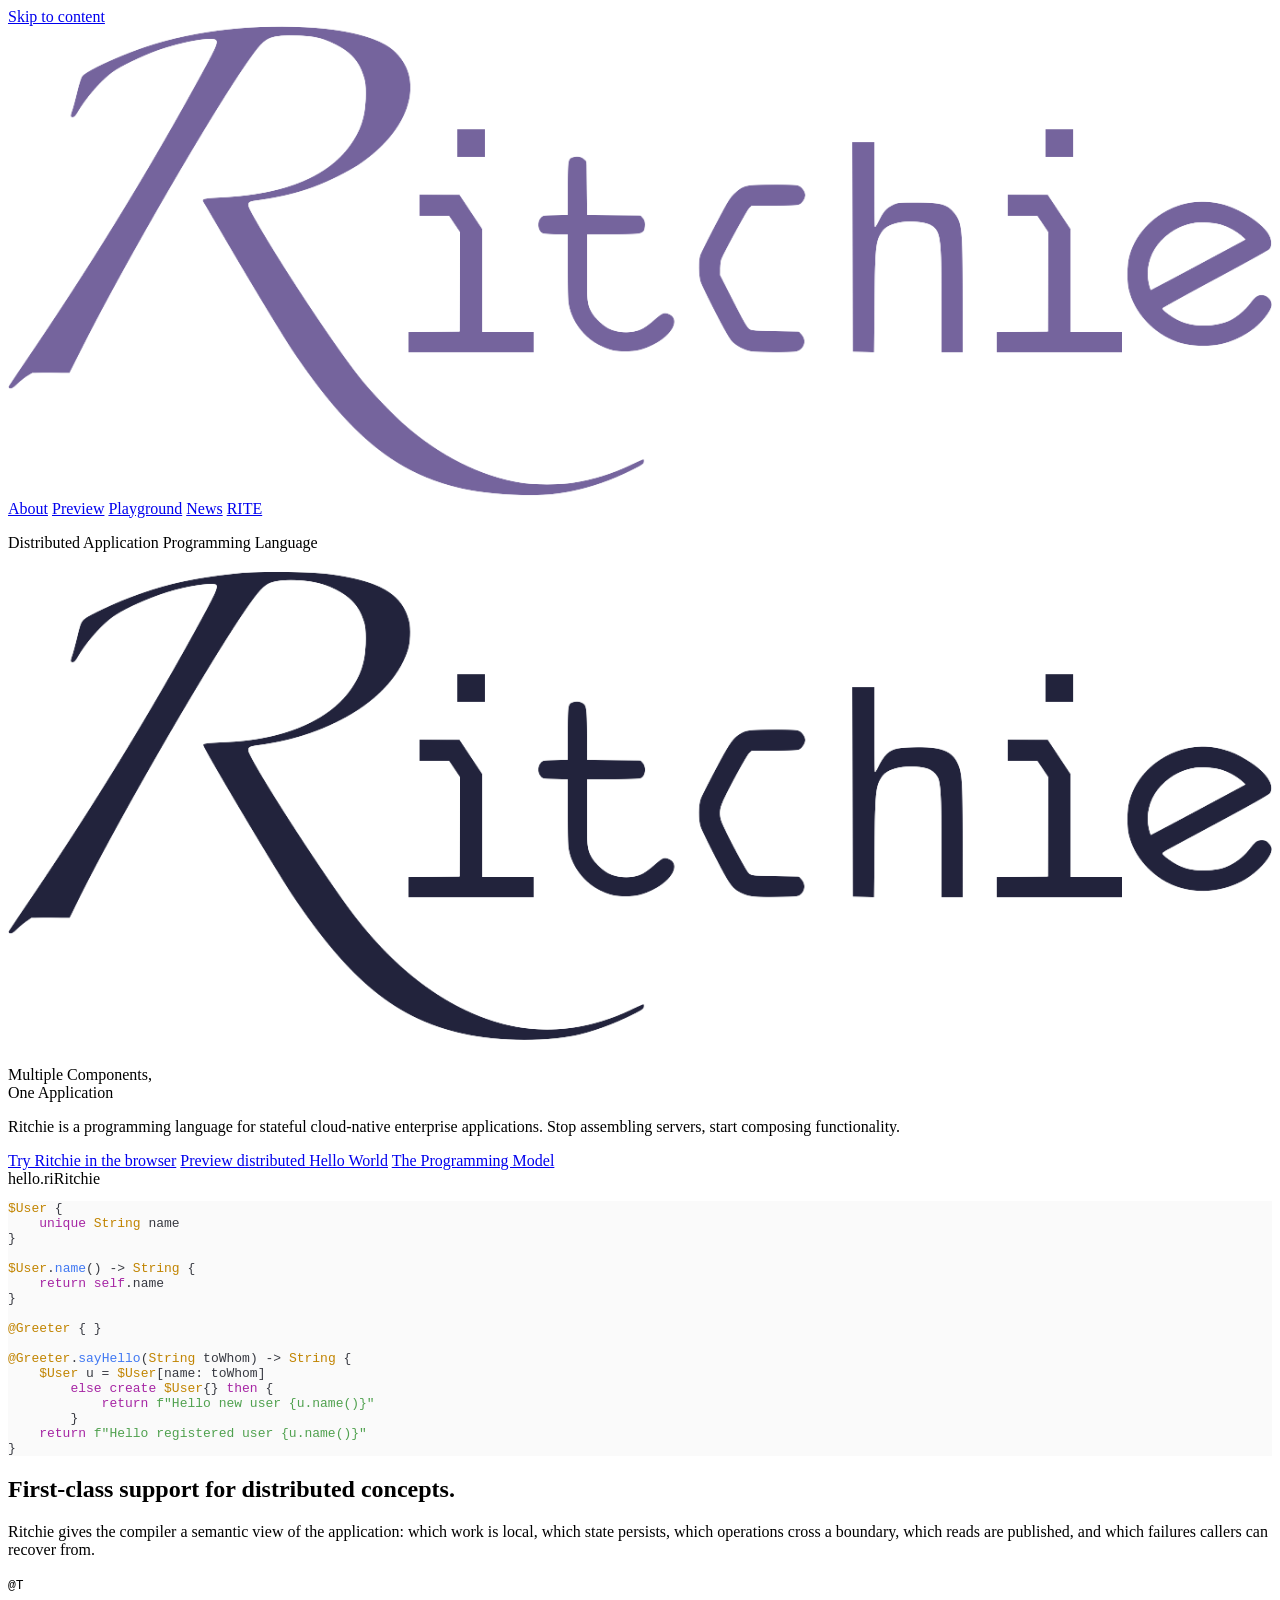
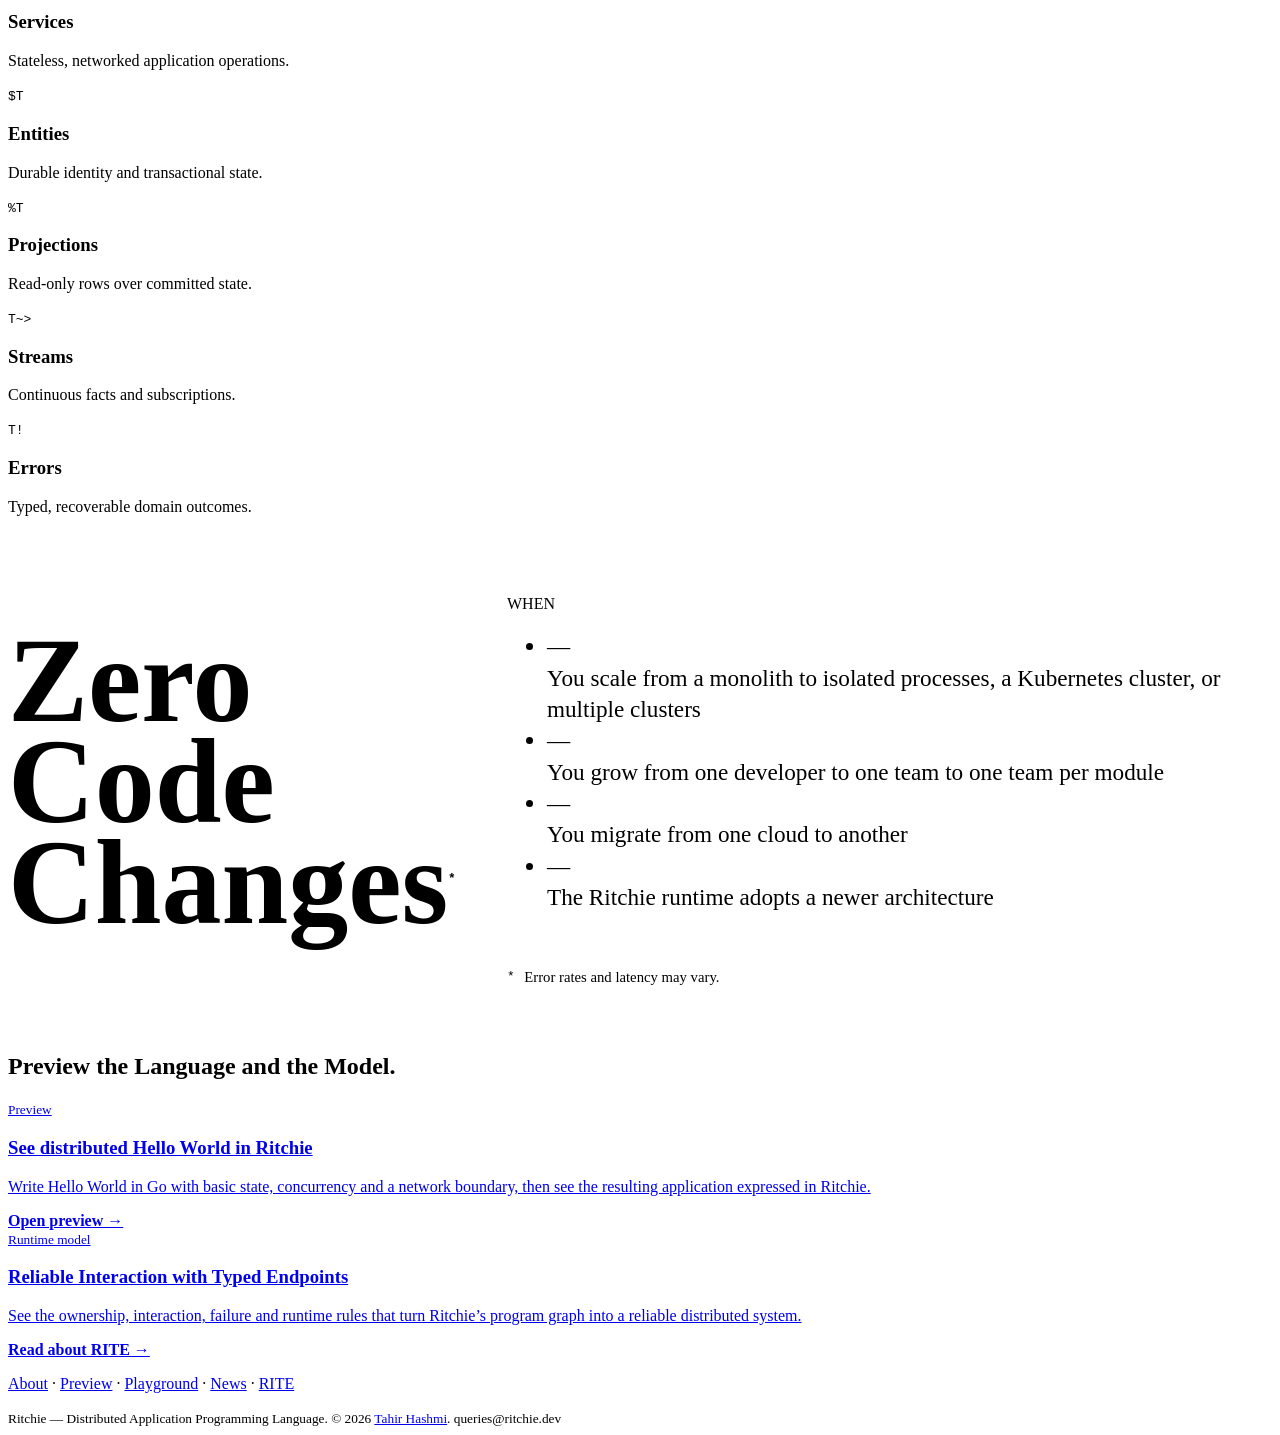
==== index.html @ 962a38e7 "Switch to Zola. Minor content improvements" ====
<!doctype html>
<html lang="en-GB">
<head>
  <title>Ritchie — Distributed Application Programming Language</title>
  <meta name="description" content="Build stateful distributed applications as one program. Ritchie makes services, durable entities, streams and recoverable failures first-class language concepts.">
  <meta name="author" content="Tahir Hashmi">
  <link rel="canonical" href="https://ritchie.dev/">
  <meta property="og:type" content="website">
  <meta property="og:site_name" content="Ritchie">
  <meta property="og:title" content="Ritchie — Distributed Application Programming Language">
  <meta property="og:description" content="Build stateful distributed applications as one program. Ritchie makes services, durable entities, streams and recoverable failures first-class language concepts.">
  <meta property="og:url" content="https://ritchie.dev/">
  <meta property="og:image" content="https://ritchie.dev/assets/social-card.png">
  <meta property="og:image:secure_url" content="https://ritchie.dev/assets/social-card.png">
  <meta property="og:image:type" content="image/png">
  <meta property="og:image:width" content="1200">
  <meta property="og:image:height" content="627">
  <meta property="og:image:alt" content="Ritchie — Distributed Application Programming Language">
  <meta name="twitter:card" content="summary_large_image">
  <meta name="twitter:title" content="Ritchie — Distributed Application Programming Language">
  <meta name="twitter:description" content="Build stateful distributed applications as one program. Ritchie makes services, durable entities, streams and recoverable failures first-class language concepts.">
  <meta name="twitter:image" content="https://ritchie.dev/assets/social-card.png">
  <meta name="twitter:image:alt" content="Ritchie — Distributed Application Programming Language">
  <meta charset="utf-8">
  <meta name="viewport" content="width=device-width, initial-scale=1">
  <meta name="color-scheme" content="light">
  <meta name="theme-color" content="#f3edf5">
  <link rel="alternate" type="application/rss+xml" title="Ritchie" href="/rss.xml">
  <link rel="preload" href="/fonts/barlow-condensed-v13-latin-regular.woff2" as="font" type="font/woff2" crossorigin>
  <link rel="preload" href="/fonts/barlow-semi-condensed-v16-latin-regular.woff2" as="font" type="font/woff2" crossorigin>
  <link rel="preload" href="/fonts/IosevkaTerm-Latin.woff2" as="font" type="font/woff2" crossorigin>
  <link rel="stylesheet" href="https://ritchie.dev/assets/site.css?h=2cf53d23d171c03c32f4">
</head>
<body>
  <a class="skip-link" href="#content">Skip to content</a>
  <header class="site-header">
    <div class="shell header-inner">
      <a class="brand" href="/" aria-label="Ritchie home">
        <span class="brand-image"><img src="/assets/Ritchie.1.png" alt="" style="width: 100%; aspect-ratio: 1373 / 510" /></span>
      </a>
      <nav class="site-nav" aria-label="Main navigation">
        <a href="/" aria-current="page">About</a>
        <a href="/preview/">Preview</a>
        <a href="/playground/">Playground</a>
        <a href="/news/">News</a>
        <a href="/rite/">RITE</a>
      </nav>
    </div>
  </header>

<main id="content">
<section class="hero">
<div class="shell hero-grid">
<div>
<p class="eyebrow">Distributed Application Programming Language</p>
<h1 class="hero-brand"><img src="/assets/Ritchie.2.png" alt="Ritchie" style="width: 100%; aspect-ratio: 1373 / 509" /></h1>
<p class="hero-claim">Multiple Components,<br />One Application</p>
<p class="lede">Ritchie is a programming language for stateful cloud-native enterprise applications. Stop assembling servers, start composing functionality.</p>
<div class="hero-actions">
<a class="button" href="/playground/">Try Ritchie in the browser</a>
<a class="button button-secondary" href="/preview/">Preview distributed Hello World</a>
<a class="button button-secondary" href="/rite/">The Programming Model</a>
</div>
</div>
<div class="code-window" aria-label="Ritchie distributed Hello World example">
<div class="code-window-bar"><span>hello.ri</span><span>Ritchie</span></div>
<pre class="giallo" style="color: #383A42; background-color: #FAFAFA;" ><code data-lang="Ritchie"><span class="giallo-l"><span style="color: #C18401;">$User</span><span> {</span></span>
<span class="giallo-l"><span style="color: #A626A4;">    unique</span><span style="color: #C18401;"> String</span><span> name</span></span>
<span class="giallo-l"><span>}</span></span>
<span class="giallo-l"></span>
<span class="giallo-l"><span style="color: #C18401;">$User</span><span>.</span><span style="color: #4078F2;">name</span><span>() -&gt;</span><span style="color: #C18401;"> String</span><span> {</span></span>
<span class="giallo-l"><span style="color: #A626A4;">    return self</span><span>.name</span></span>
<span class="giallo-l"><span>}</span></span>
<span class="giallo-l"></span>
<span class="giallo-l"><span style="color: #C18401;">@Greeter</span><span> { }</span></span>
<span class="giallo-l"></span>
<span class="giallo-l"><span style="color: #C18401;">@Greeter</span><span>.</span><span style="color: #4078F2;">sayHello</span><span>(</span><span style="color: #C18401;">String</span><span> toWhom) -&gt;</span><span style="color: #C18401;"> String</span><span> {</span></span>
<span class="giallo-l"><span style="color: #C18401;">    $User</span><span> u =</span><span style="color: #C18401;"> $User</span><span>[name: toWhom]</span></span>
<span class="giallo-l"><span style="color: #A626A4;">        else create</span><span style="color: #C18401;"> $User</span><span>{} </span><span style="color: #A626A4;">then</span><span> {</span></span>
<span class="giallo-l"><span style="color: #A626A4;">            return</span><span style="color: #50A14F;"> f&quot;Hello new user {u.name()}&quot;</span></span>
<span class="giallo-l"><span>        }</span></span>
<span class="giallo-l"><span style="color: #A626A4;">    return</span><span style="color: #50A14F;"> f&quot;Hello registered user {u.name()}&quot;</span></span>
<span class="giallo-l"><span>}</span></span></code></pre></div>
</div>
</section>
<section class="section section-plain">
<div class="shell">
<div class="section-head">
<h2>First-class support for distributed concepts.</h2>
<p>Ritchie gives the compiler a semantic view of the application: which work is local, which state persists, which operations cross a boundary, which reads are published, and which failures callers can recover from.</p>
</div>
<div class="surface-grid">
<article class="surface">
<code>@T</code>
<h3>Services</h3>
<p>Stateless, networked application operations.</p>
</article>
<article class="surface">
<code>$T</code>
<h3>Entities</h3>
<p>Durable identity and transactional state.</p>
</article>
<article class="surface">
<code>%T</code>
<h3>Projections</h3>
<p>Read-only rows over committed state.</p>
</article>
<article class="surface">
<code>T~></code>
<h3>Streams</h3>
<p>Continuous facts and subscriptions.</p>
</article>
<article class="surface">
<code>T!</code>
<h3>Errors</h3>
<p>Typed, recoverable domain outcomes.</p>
</article>
</div>
</div>
</section>
<section class="section">
<div class="shell" style="display: flex; flex-wrap: wrap; align-items: center; gap: clamp(2.5rem, 4vw, 4.5rem);">
<h2 style="flex: 0 1 auto; font-size: clamp(4.5rem, 12vw, 7.5rem); line-height: 0.84;"><span style="display: block;">Zero</span><span style="display: block;">Code</span><span style="display: block;">Changes<sup id="zero-change-footnote-reference" style="font-family: 'Iosevka Term', ui-monospace, monospace; font-size: 0.8rem; line-height: 1; vertical-align: super;"><a href="#zero-change-footnote" aria-label="Footnote 1" style="color: var(--rust); text-decoration: none;">*</a></sup></span></h2>
<div style="flex: 1 1 30rem;">
<p class="eyebrow" style="margin-bottom: 1.15rem;">WHEN</p>
<ul class="requirements" style="margin: 0; color: var(--ink-soft); font-size: clamp(1.18rem, 2vw, 1.45rem); line-height: 1.35;">
<li><span aria-hidden="true">—</span><div>You scale from a monolith to isolated processes, a Kubernetes cluster, or multiple clusters</div></li>
<li><span aria-hidden="true">—</span><div>You grow from one developer to one team to one team per module</div></li>
<li><span aria-hidden="true">—</span><div>You migrate from one cloud to another</div></li>
<li><span aria-hidden="true">—</span><div>The Ritchie runtime adopts a newer architecture</div></li>
</ul>
<div id="zero-change-footnote" role="doc-footnote" style="display: flex; gap: 0.6rem; margin: 2.5rem 0 0; padding-top: 1rem; color: var(--ink-soft); font-size: 0.92rem;">
<a href="#zero-change-footnote-reference" aria-label="Back to footnote 1" style="color: var(--rust); font-family: 'Iosevka Term', ui-monospace, monospace; font-size: 0.8rem; text-decoration: none;">*</a>
<p style="margin: 0;">Error rates and latency may vary.</p>
</div>
</div>
</div>
</section>
<section class="section section-plain">
<div class="shell">
<div class="section-head">
<h2>Preview the Language and the Model.</h2>
</div>
<div class="path-grid">
<a class="path-card" href="/preview/">
<div>
<small>Preview</small>
<h3>See distributed Hello World in Ritchie</h3>
<p>Write Hello World in Go with basic state, concurrency and a network boundary, then see the resulting application expressed in Ritchie.</p>
</div>
<strong>Open preview →</strong>
</a>
<a class="path-card" href="/rite/">
<div>
<small>Runtime model</small>
<h3>Reliable Interaction with Typed Endpoints</h3>
<p>See the ownership, interaction, failure and runtime rules that turn Ritchie’s program graph into a reliable distributed system.</p>
</div>
<strong>Read about RITE →</strong>
</a>
</div>
</div>
</section>
</main>


  <footer class="site-footer">
    <div class="shell footer-inner">
      <p><a href="/">About</a> · <a href="/preview/">Preview</a> · <a href="/playground/">Playground</a> · <a href="/news/">News</a> · <a href="/rite/">RITE</a></p>
      <small>Ritchie — Distributed Application Programming Language. © 2026 <a href="https://tahirhashmi.com">Tahir Hashmi</a>. queries@ritchie.dev</small>
    </div>
  </footer>
</body>
</html>
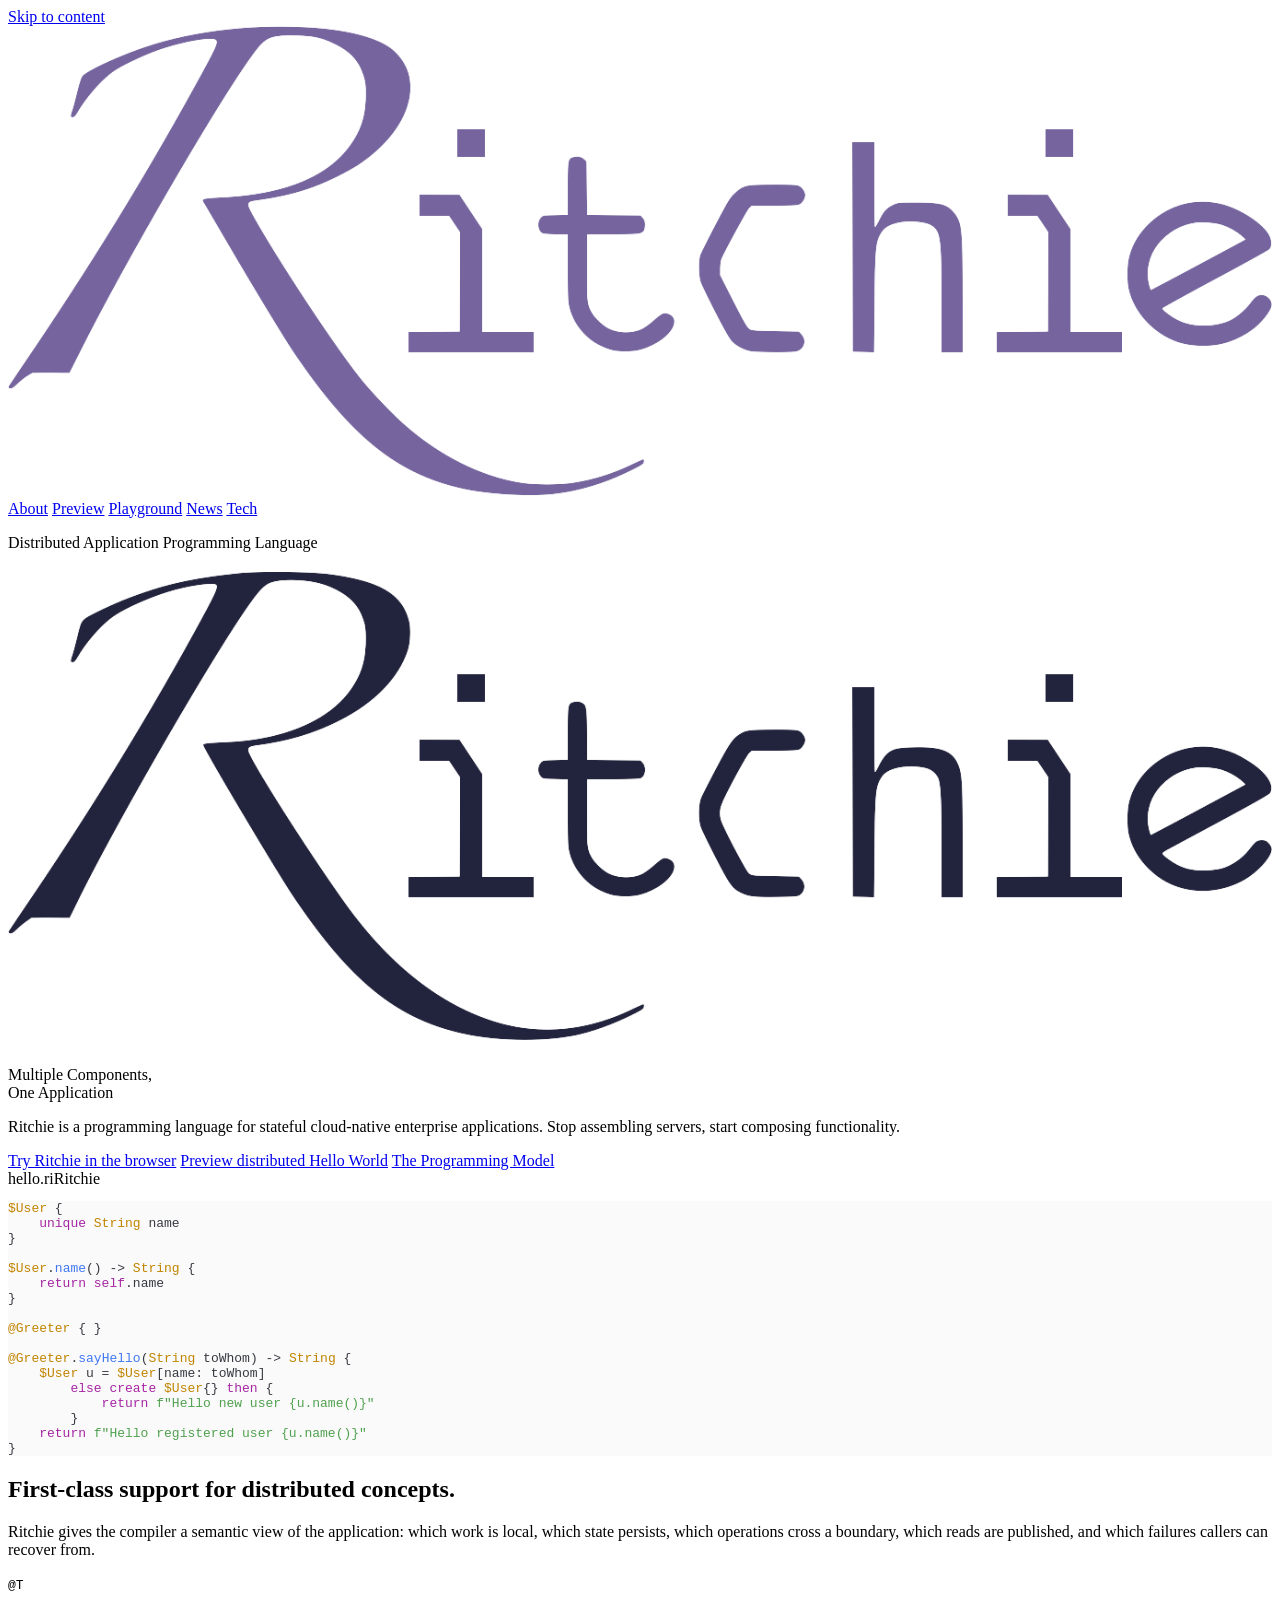
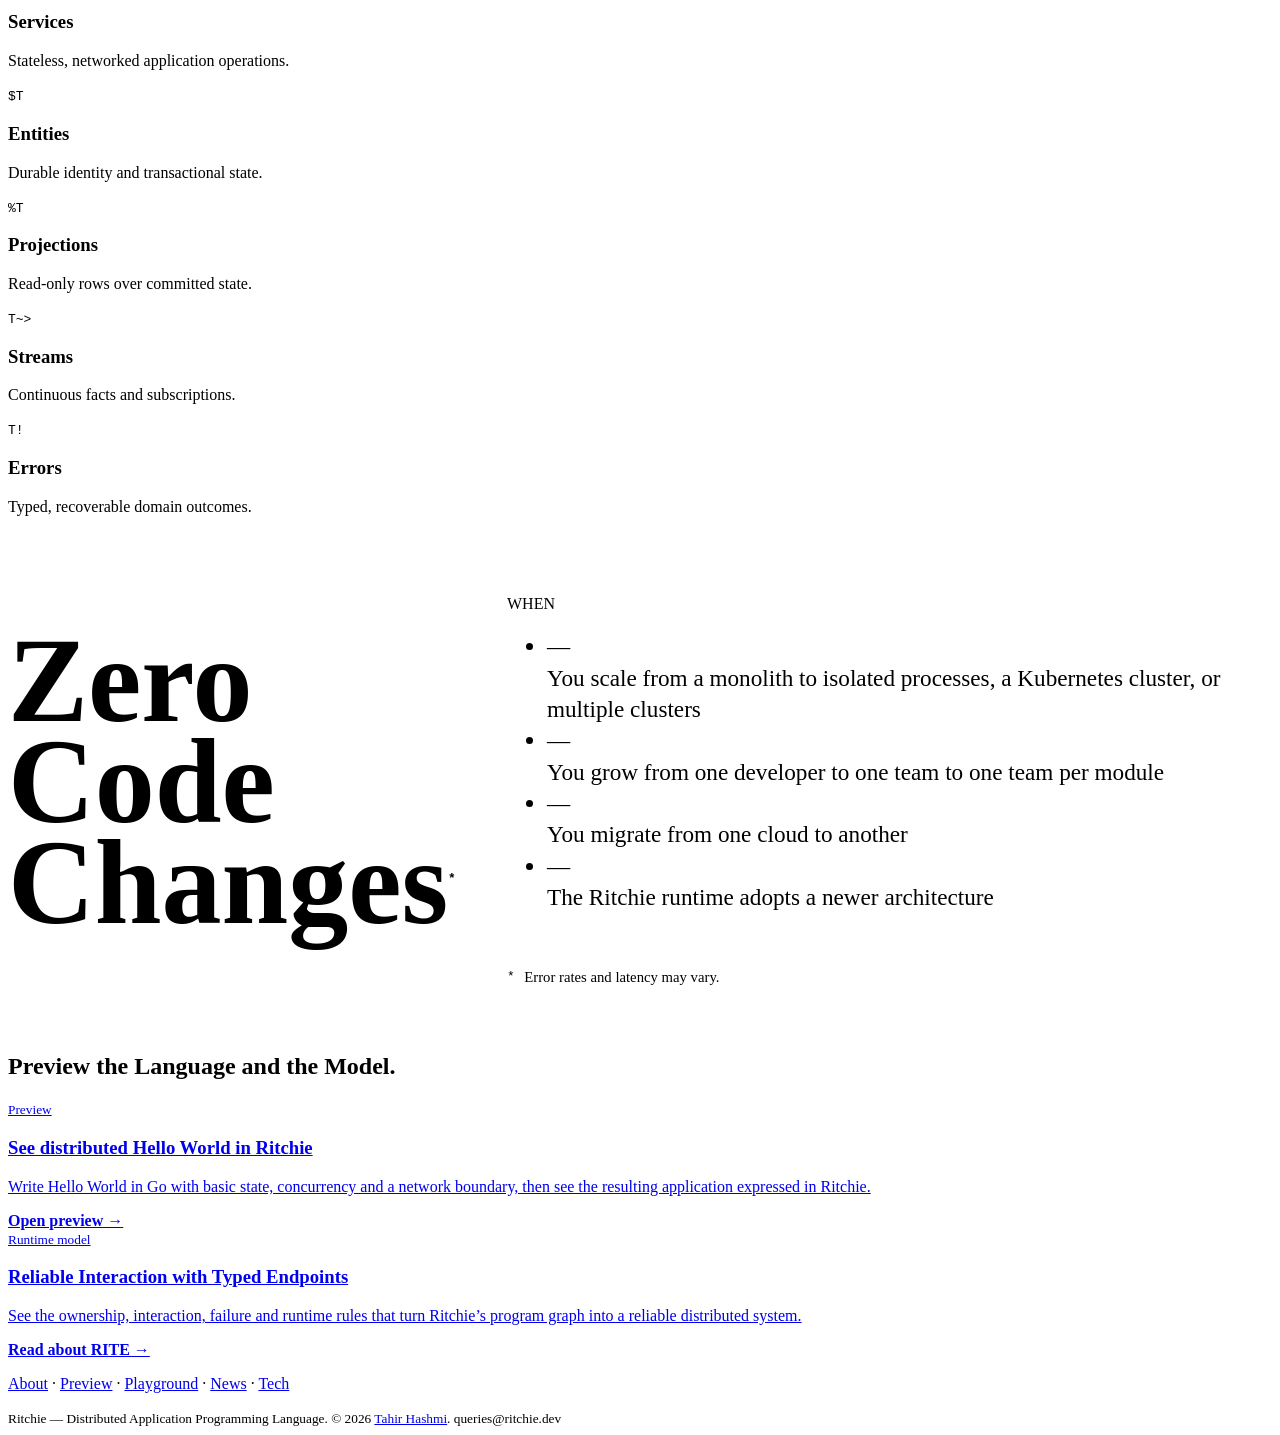
==== commit b6ad8cb8: "Publish full RITE. Dark Theme" ====
--- a/index.html
+++ b/index.html
@@ -25,11 +25,12 @@
   <meta name="viewport" content="width=device-width, initial-scale=1">
   <meta name="color-scheme" content="light">
   <meta name="theme-color" content="#f3edf5">
+  <meta name="theme-color" content="#1f2430" media="(prefers-color-scheme: dark)">
   <link rel="alternate" type="application/rss+xml" title="Ritchie" href="/rss.xml">
   <link rel="preload" href="/fonts/barlow-condensed-v13-latin-regular.woff2" as="font" type="font/woff2" crossorigin>
   <link rel="preload" href="/fonts/barlow-semi-condensed-v16-latin-regular.woff2" as="font" type="font/woff2" crossorigin>
   <link rel="preload" href="/fonts/IosevkaTerm-Latin.woff2" as="font" type="font/woff2" crossorigin>
-  <link rel="stylesheet" href="https://ritchie.dev/assets/site.css?h=2cf53d23d171c03c32f4">
+  <link rel="stylesheet" href="https://ritchie.dev/assets/site.css?h=915639af6e36d852f848">
 </head>
 <body>
   <a class="skip-link" href="#content">Skip to content</a>
@@ -43,7 +44,7 @@
         <a href="/preview/">Preview</a>
         <a href="/playground/">Playground</a>
         <a href="/news/">News</a>
-        <a href="/rite/">RITE</a>
+        <a href="/tech/">Tech</a>
       </nav>
     </div>
   </header>
@@ -53,7 +54,7 @@
 <div class="shell hero-grid">
 <div>
 <p class="eyebrow">Distributed Application Programming Language</p>
-<h1 class="hero-brand"><img src="/assets/Ritchie.2.png" alt="Ritchie" style="width: 100%; aspect-ratio: 1373 / 509" /></h1>
+<h1 class="hero-brand"><picture><source media="(prefers-color-scheme: dark)" srcset="/assets/Ritchie.1.png" /><img src="/assets/Ritchie.2.png" alt="Ritchie" style="width: 100%; aspect-ratio: 1373 / 509" /></picture></h1>
 <p class="hero-claim">Multiple Components,<br />One Application</p>
 <p class="lede">Ritchie is a programming language for stateful cloud-native enterprise applications. Stop assembling servers, start composing functionality.</p>
 <div class="hero-actions">
@@ -166,7 +167,7 @@
 
   <footer class="site-footer">
     <div class="shell footer-inner">
-      <p><a href="/">About</a> · <a href="/preview/">Preview</a> · <a href="/playground/">Playground</a> · <a href="/news/">News</a> · <a href="/rite/">RITE</a></p>
+      <p><a href="/">About</a> · <a href="/preview/">Preview</a> · <a href="/playground/">Playground</a> · <a href="/news/">News</a> · <a href="/tech/">Tech</a></p>
       <small>Ritchie — Distributed Application Programming Language. © 2026 <a href="https://tahirhashmi.com">Tahir Hashmi</a>. queries@ritchie.dev</small>
     </div>
   </footer>
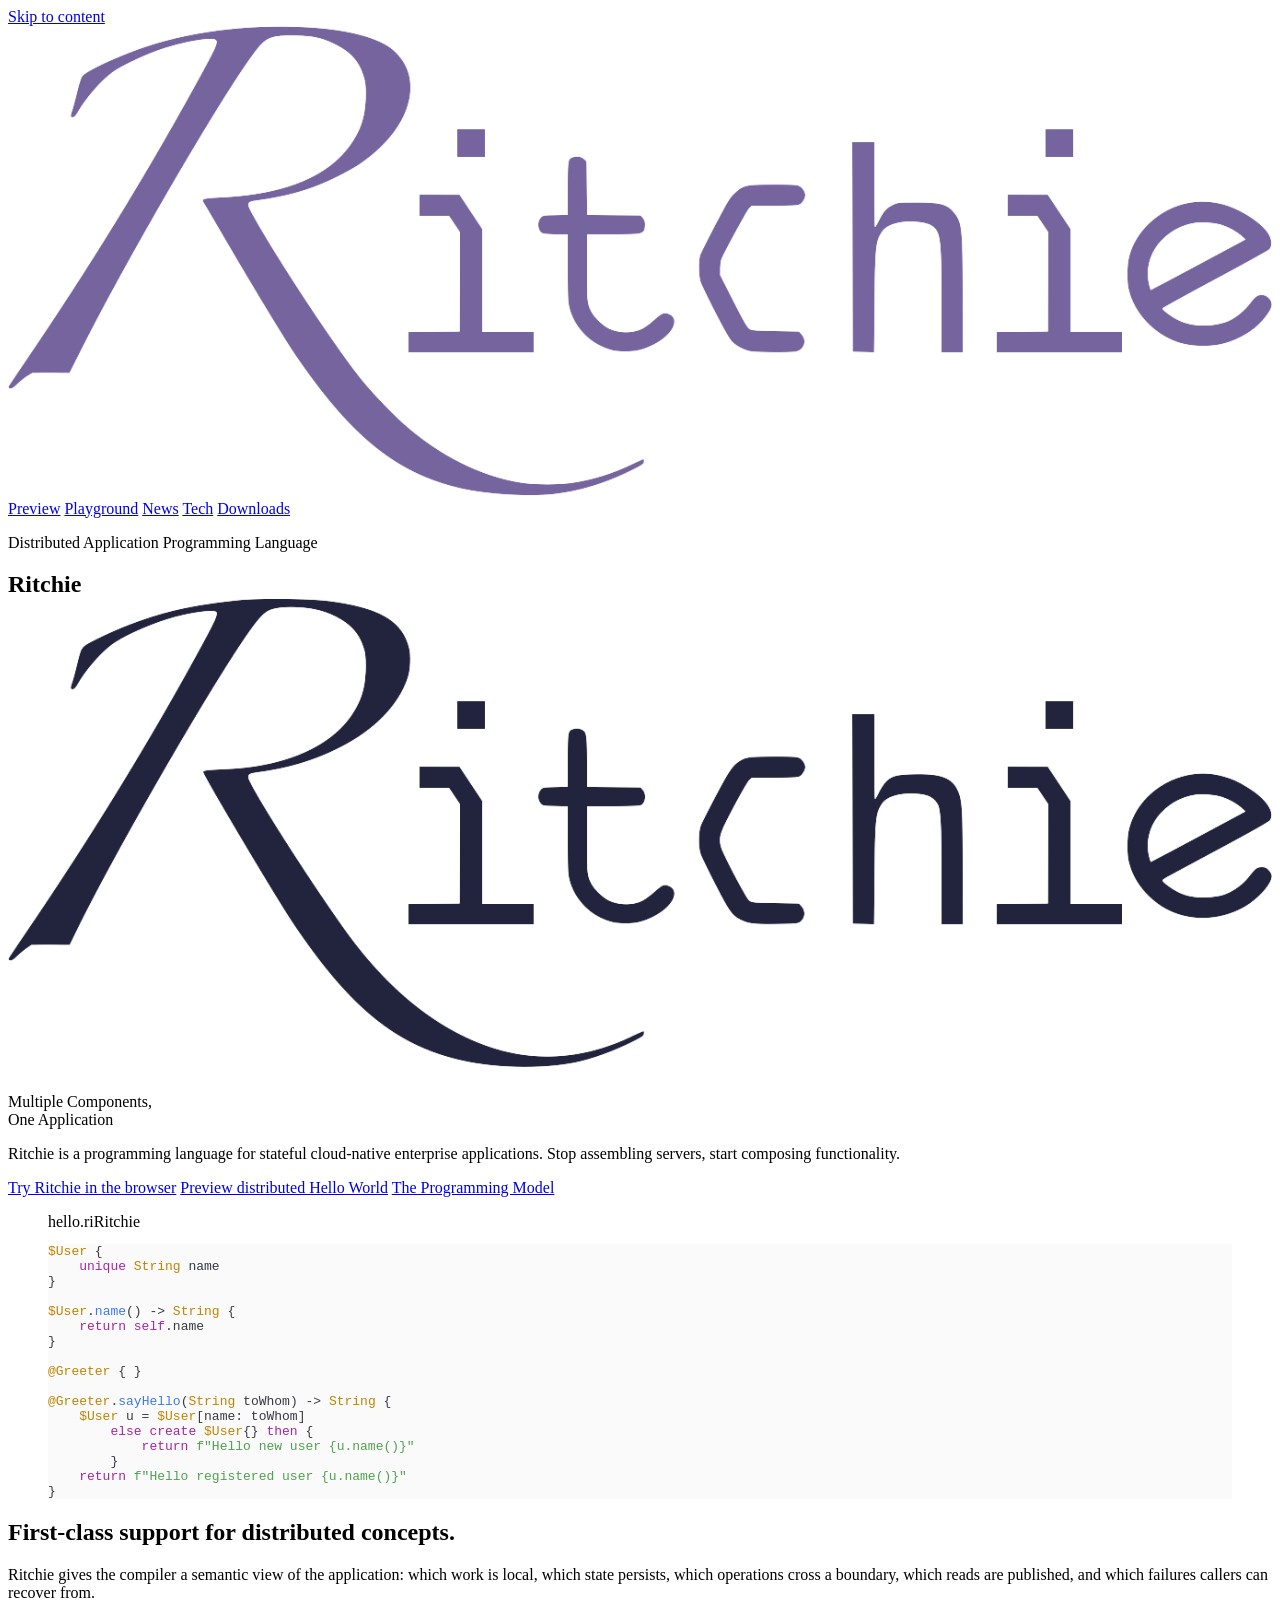
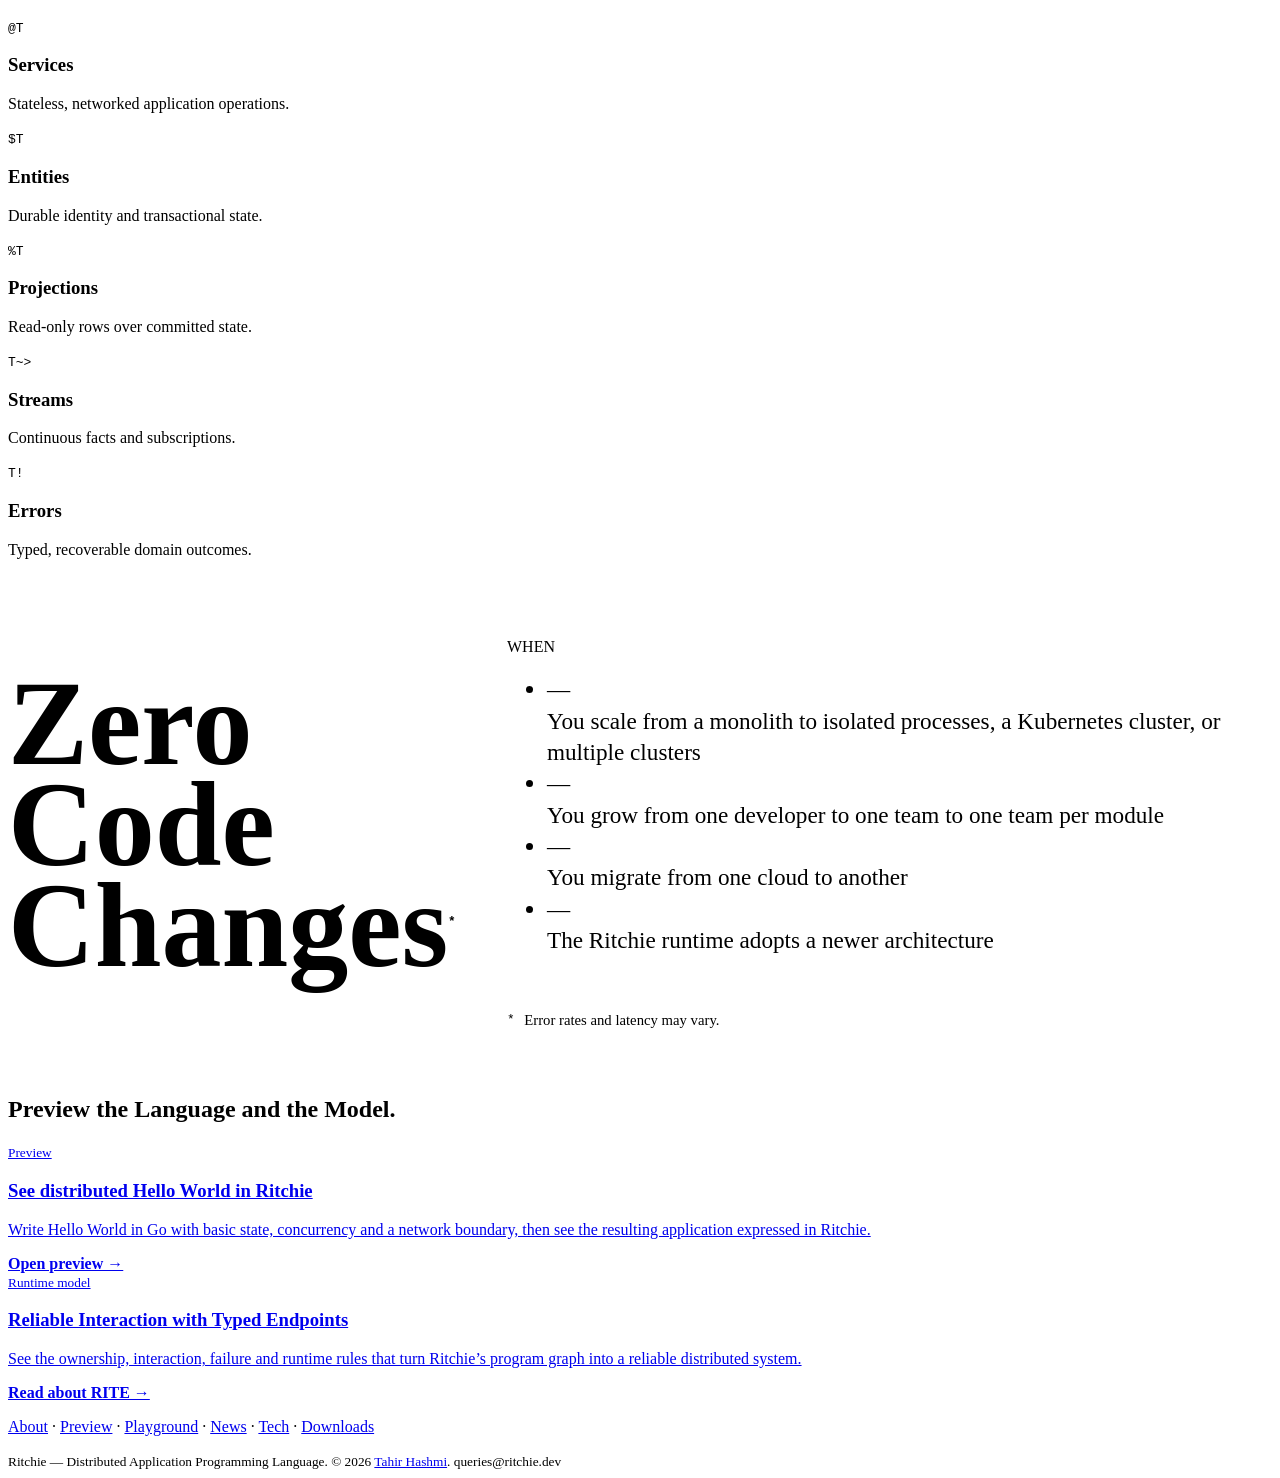
==== commit f26ce98f: "Automatic concurrency, first downloadable release" ====
--- a/index.html
+++ b/index.html
@@ -1,6 +1,8 @@
 <!doctype html>
 <html lang="en-GB">
 <head>
+  <meta charset="utf-8">
+  <meta name="viewport" content="width=device-width, initial-scale=1">
   <title>Ritchie — Distributed Application Programming Language</title>
   <meta name="description" content="Build stateful distributed applications as one program. Ritchie makes services, durable entities, streams and recoverable failures first-class language concepts.">
   <meta name="author" content="Tahir Hashmi">
@@ -21,16 +23,45 @@
   <meta name="twitter:description" content="Build stateful distributed applications as one program. Ritchie makes services, durable entities, streams and recoverable failures first-class language concepts.">
   <meta name="twitter:image" content="https://ritchie.dev/assets/social-card.png">
   <meta name="twitter:image:alt" content="Ritchie — Distributed Application Programming Language">
-  <meta charset="utf-8">
-  <meta name="viewport" content="width=device-width, initial-scale=1">
   <meta name="color-scheme" content="light">
   <meta name="theme-color" content="#f3edf5">
   <meta name="theme-color" content="#1f2430" media="(prefers-color-scheme: dark)">
+  <script type="application/ld+json">
+  {
+    "@context": "https://schema.org",
+    "@graph": [
+      {
+        "@type": "WebSite",
+        "@id": "https://ritchie.dev/#website",
+        "url": "https://ritchie.dev/",
+        "name": "Ritchie",
+        "description": "Build stateful distributed applications as one program. Ritchie makes services, durable entities, streams and recoverable failures first-class language concepts.",
+        "inLanguage": "en-GB",
+        "about": { "@id": "https://ritchie.dev/#project" },
+        "publisher": { "@id": "https://tahirhashmi.com/#person" }
+      },
+      {
+        "@type": "Project",
+        "@id": "https://ritchie.dev/#project",
+        "url": "https://ritchie.dev/",
+        "name": "Ritchie",
+        "description": "Build stateful distributed applications as one program. Ritchie makes services, durable entities, streams and recoverable failures first-class language concepts.",
+        "founder": { "@id": "https://tahirhashmi.com/#person" }
+      },
+      {
+        "@type": "Person",
+        "@id": "https://tahirhashmi.com/#person",
+        "url": "https://tahirhashmi.com/",
+        "name": "Tahir Hashmi"
+      }
+    ]
+  }
+  </script>
   <link rel="alternate" type="application/rss+xml" title="Ritchie" href="/rss.xml">
   <link rel="preload" href="/fonts/barlow-condensed-v13-latin-regular.woff2" as="font" type="font/woff2" crossorigin>
   <link rel="preload" href="/fonts/barlow-semi-condensed-v16-latin-regular.woff2" as="font" type="font/woff2" crossorigin>
   <link rel="preload" href="/fonts/IosevkaTerm-Latin.woff2" as="font" type="font/woff2" crossorigin>
-  <link rel="stylesheet" href="https://ritchie.dev/assets/site.css?h=915639af6e36d852f848">
+  <link rel="stylesheet" href="https://ritchie.dev/assets/site.css?h=2ff64d6dc98204c49c45">
 </head>
 <body>
   <a class="skip-link" href="#content">Skip to content</a>
@@ -40,11 +71,11 @@
         <span class="brand-image"><img src="/assets/Ritchie.1.png" alt="" style="width: 100%; aspect-ratio: 1373 / 510" /></span>
       </a>
       <nav class="site-nav" aria-label="Main navigation">
-        <a href="/" aria-current="page">About</a>
         <a href="/preview/">Preview</a>
         <a href="/playground/">Playground</a>
         <a href="/news/">News</a>
         <a href="/tech/">Tech</a>
+        <a href="/downloads/">Downloads</a>
       </nav>
     </div>
   </header>
@@ -54,7 +85,7 @@
 <div class="shell hero-grid">
 <div>
 <p class="eyebrow">Distributed Application Programming Language</p>
-<h1 class="hero-brand"><picture><source media="(prefers-color-scheme: dark)" srcset="/assets/Ritchie.1.png" /><img src="/assets/Ritchie.2.png" alt="Ritchie" style="width: 100%; aspect-ratio: 1373 / 509" /></picture></h1>
+<h1 class="hero-brand"><span class="visually-hidden">Ritchie</span><picture aria-hidden="true"><source media="(prefers-color-scheme: dark)" srcset="/assets/Ritchie.1.png" /><img src="/assets/Ritchie.2.png" alt="" style="width: 100%; aspect-ratio: 1373 / 509" /></picture></h1>
 <p class="hero-claim">Multiple Components,<br />One Application</p>
 <p class="lede">Ritchie is a programming language for stateful cloud-native enterprise applications. Stop assembling servers, start composing functionality.</p>
 <div class="hero-actions">
@@ -63,9 +94,10 @@
 <a class="button button-secondary" href="/rite/">The Programming Model</a>
 </div>
 </div>
-<div class="code-window" aria-label="Ritchie distributed Hello World example">
-<div class="code-window-bar"><span>hello.ri</span><span>Ritchie</span></div>
-<pre class="giallo" style="color: #383A42; background-color: #FAFAFA;" ><code data-lang="Ritchie"><span class="giallo-l"><span style="color: #C18401;">$User</span><span> {</span></span>
+<figure class="code-window">
+<figcaption class="code-window-bar"><span>hello.ri</span><span>Ritchie</span></figcaption>
+
+<pre class="giallo" style="color: #383A42; background-color: #FAFAFA;" ><code data-lang="Ritchie" data-file="hello.ri"><span class="giallo-l"><span style="color: #C18401;">$User</span><span> {</span></span>
 <span class="giallo-l"><span style="color: #A626A4;">    unique</span><span style="color: #C18401;"> String</span><span> name</span></span>
 <span class="giallo-l"><span>}</span></span>
 <span class="giallo-l"></span>
@@ -81,8 +113,9 @@
 <span class="giallo-l"><span style="color: #A626A4;">            return</span><span style="color: #50A14F;"> f&quot;Hello new user {u.name()}&quot;</span></span>
 <span class="giallo-l"><span>        }</span></span>
 <span class="giallo-l"><span style="color: #A626A4;">    return</span><span style="color: #50A14F;"> f&quot;Hello registered user {u.name()}&quot;</span></span>
-<span class="giallo-l"><span>}</span></span></code></pre></div>
-</div>
+<span class="giallo-l"><span>}</span></span></code></pre>
+
+</figure></div>
 </section>
 <section class="section section-plain">
 <div class="shell">
@@ -167,7 +200,7 @@
 
   <footer class="site-footer">
     <div class="shell footer-inner">
-      <p><a href="/">About</a> · <a href="/preview/">Preview</a> · <a href="/playground/">Playground</a> · <a href="/news/">News</a> · <a href="/tech/">Tech</a></p>
+      <p><a href="/">About</a> · <a href="/preview/">Preview</a> · <a href="/playground/">Playground</a> · <a href="/news/">News</a> · <a href="/tech/">Tech</a> · <a href="/downloads/">Downloads</a></p>
       <small>Ritchie — Distributed Application Programming Language. © 2026 <a href="https://tahirhashmi.com">Tahir Hashmi</a>. queries@ritchie.dev</small>
     </div>
   </footer>
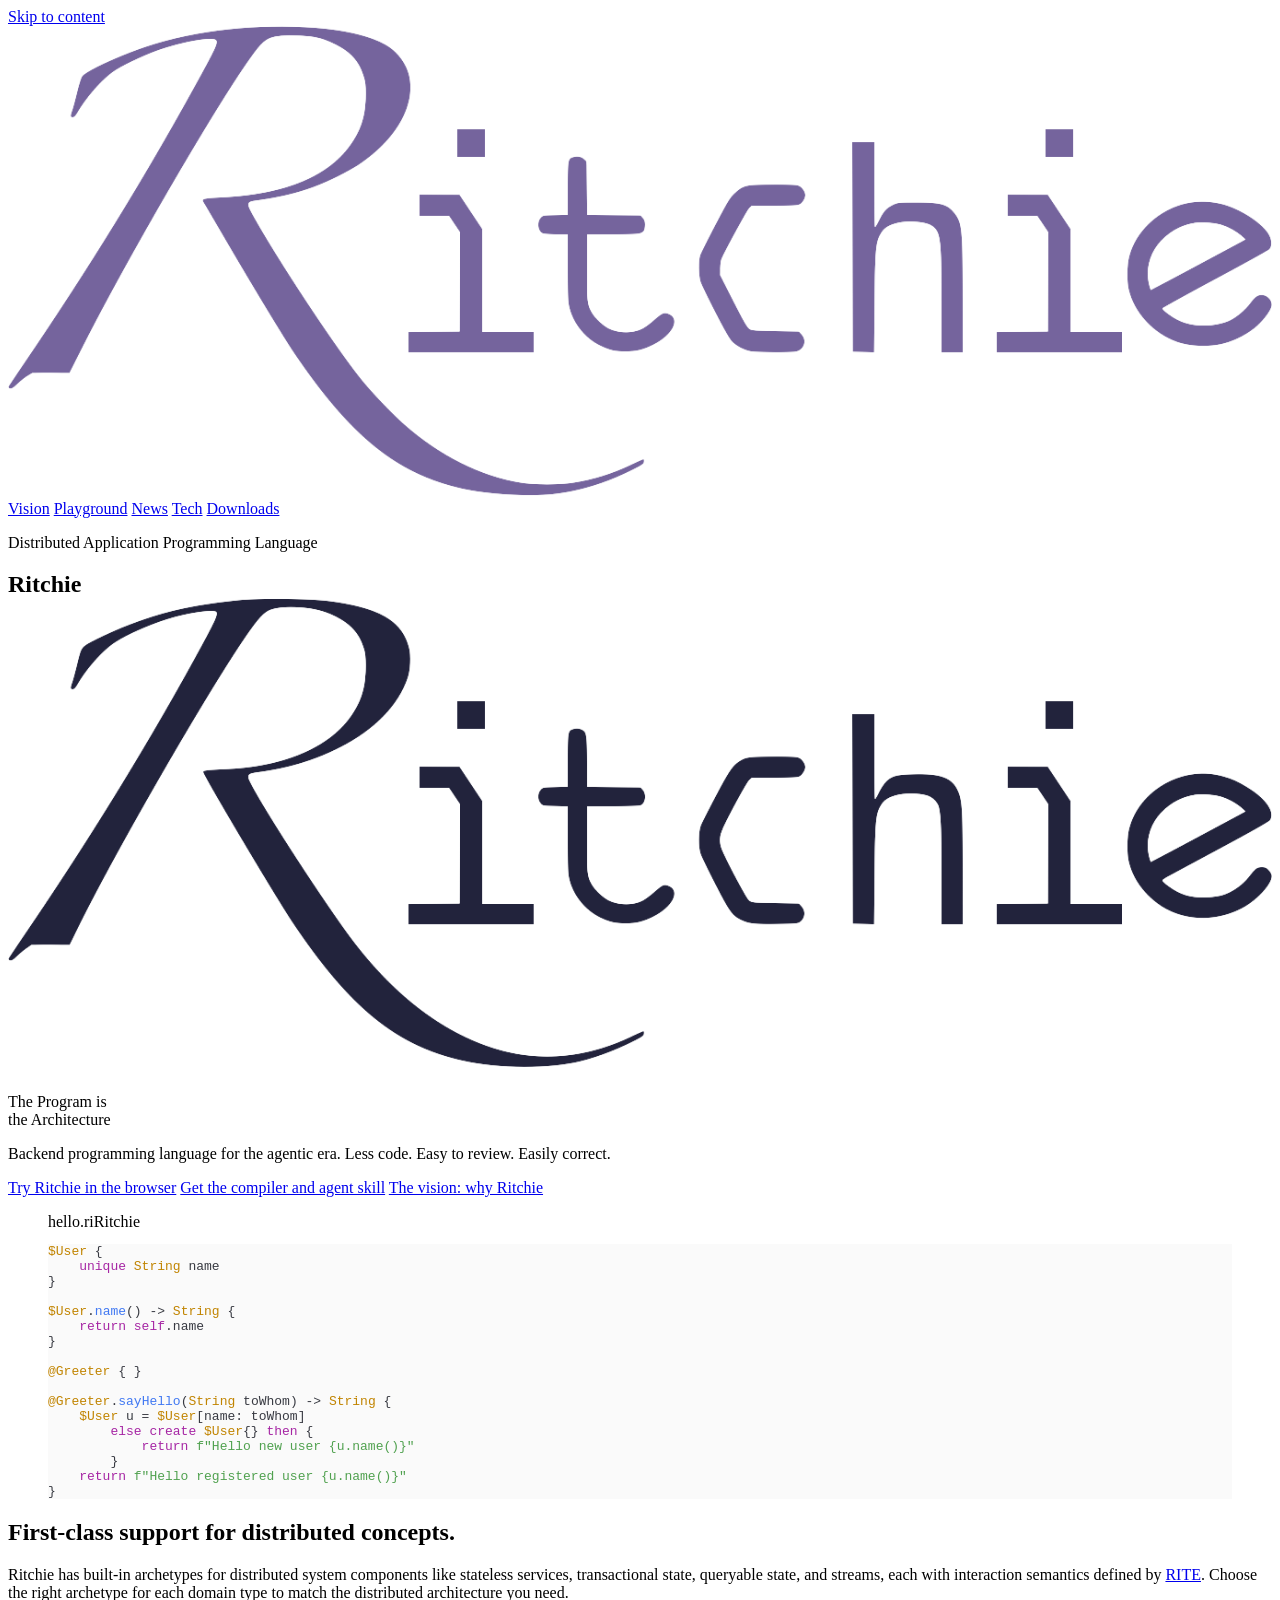
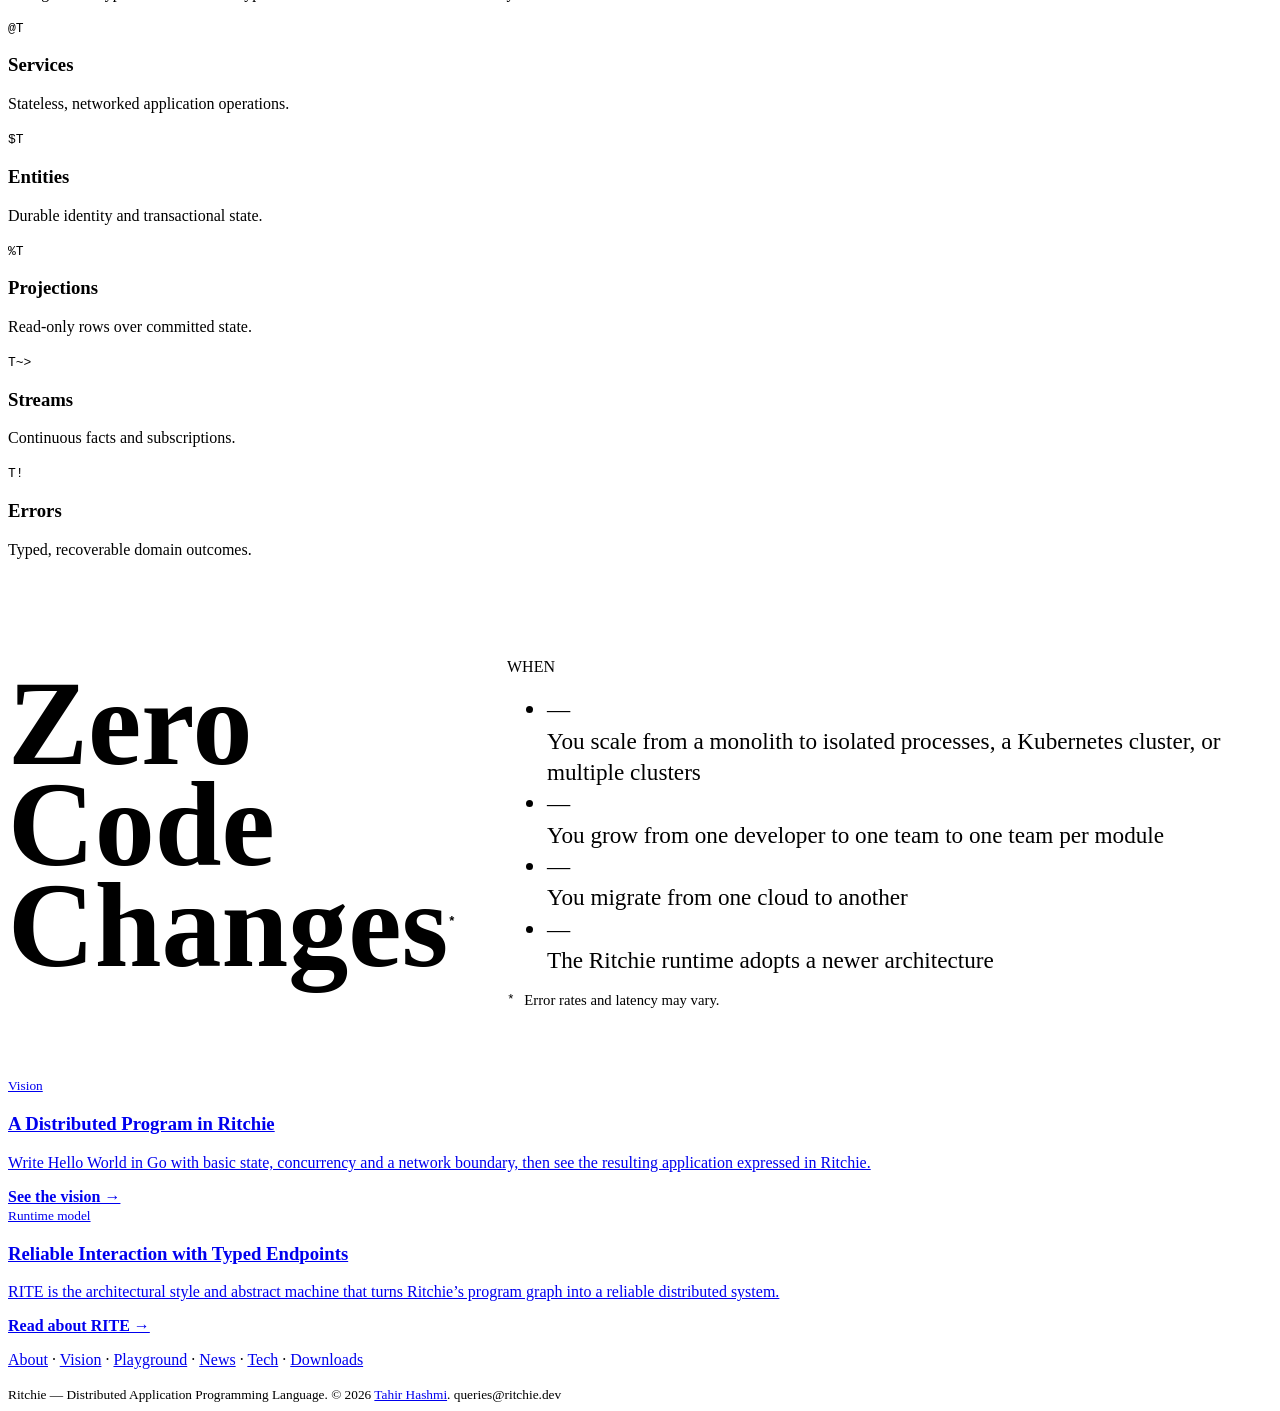
==== commit ce5ae369: "Content refresh" ====
--- a/index.html
+++ b/index.html
@@ -61,7 +61,7 @@
   <link rel="preload" href="/fonts/barlow-condensed-v13-latin-regular.woff2" as="font" type="font/woff2" crossorigin>
   <link rel="preload" href="/fonts/barlow-semi-condensed-v16-latin-regular.woff2" as="font" type="font/woff2" crossorigin>
   <link rel="preload" href="/fonts/IosevkaTerm-Latin.woff2" as="font" type="font/woff2" crossorigin>
-  <link rel="stylesheet" href="https://ritchie.dev/assets/site.css?h=2ff64d6dc98204c49c45">
+  <link rel="stylesheet" href="https://ritchie.dev/assets/site.css?h=af503b521d6d1507eccd">
 </head>
 <body>
   <a class="skip-link" href="#content">Skip to content</a>
@@ -71,7 +71,7 @@
         <span class="brand-image"><img src="/assets/Ritchie.1.png" alt="" style="width: 100%; aspect-ratio: 1373 / 510" /></span>
       </a>
       <nav class="site-nav" aria-label="Main navigation">
-        <a href="/preview/">Preview</a>
+        <a href="/preview/">Vision</a>
         <a href="/playground/">Playground</a>
         <a href="/news/">News</a>
         <a href="/tech/">Tech</a>
@@ -86,12 +86,12 @@
 <div>
 <p class="eyebrow">Distributed Application Programming Language</p>
 <h1 class="hero-brand"><span class="visually-hidden">Ritchie</span><picture aria-hidden="true"><source media="(prefers-color-scheme: dark)" srcset="/assets/Ritchie.1.png" /><img src="/assets/Ritchie.2.png" alt="" style="width: 100%; aspect-ratio: 1373 / 509" /></picture></h1>
-<p class="hero-claim">Multiple Components,<br />One Application</p>
-<p class="lede">Ritchie is a programming language for stateful cloud-native enterprise applications. Stop assembling servers, start composing functionality.</p>
+<p class="hero-claim">The Program is<br />the Architecture</p>
+<p class="lede">Backend programming language for the agentic era. Less code. Easy to review. Easily correct.</p>
 <div class="hero-actions">
 <a class="button" href="/playground/">Try Ritchie in the browser</a>
-<a class="button button-secondary" href="/preview/">Preview distributed Hello World</a>
-<a class="button button-secondary" href="/rite/">The Programming Model</a>
+<a class="button button-secondary" href="/downloads/">Get the compiler and agent skill</a>
+<a class="button button-secondary" href="/preview/">The vision: why Ritchie</a>
 </div>
 </div>
 <figure class="code-window">
@@ -121,7 +121,7 @@
 <div class="shell">
 <div class="section-head">
 <h2>First-class support for distributed concepts.</h2>
-<p>Ritchie gives the compiler a semantic view of the application: which work is local, which state persists, which operations cross a boundary, which reads are published, and which failures callers can recover from.</p>
+<p>Ritchie has built-in archetypes for distributed system components like stateless services, transactional state, queryable state, and streams, each with interaction semantics defined by <a href="/rite/">RITE</a>. Choose the right archetype for each domain type to match the distributed architecture you need.</p>
 </div>
 <div class="surface-grid">
 <article class="surface">
@@ -152,7 +152,7 @@
 </div>
 </div>
 </section>
-<section class="section">
+<section class="section" style="border-bottom: 0;">
 <div class="shell" style="display: flex; flex-wrap: wrap; align-items: center; gap: clamp(2.5rem, 4vw, 4.5rem);">
 <h2 style="flex: 0 1 auto; font-size: clamp(4.5rem, 12vw, 7.5rem); line-height: 0.84;"><span style="display: block;">Zero</span><span style="display: block;">Code</span><span style="display: block;">Changes<sup id="zero-change-footnote-reference" style="font-family: 'Iosevka Term', ui-monospace, monospace; font-size: 0.8rem; line-height: 1; vertical-align: super;"><a href="#zero-change-footnote" aria-label="Footnote 1" style="color: var(--rust); text-decoration: none;">*</a></sup></span></h2>
 <div style="flex: 1 1 30rem;">
@@ -163,32 +163,29 @@
 <li><span aria-hidden="true">—</span><div>You migrate from one cloud to another</div></li>
 <li><span aria-hidden="true">—</span><div>The Ritchie runtime adopts a newer architecture</div></li>
 </ul>
-<div id="zero-change-footnote" role="doc-footnote" style="display: flex; gap: 0.6rem; margin: 2.5rem 0 0; padding-top: 1rem; color: var(--ink-soft); font-size: 0.92rem;">
+<div id="zero-change-footnote" role="doc-footnote" style="display: flex; gap: 0.6rem; margin: 1rem 0 0; color: var(--ink-soft); font-size: 0.92rem;">
 <a href="#zero-change-footnote-reference" aria-label="Back to footnote 1" style="color: var(--rust); font-family: 'Iosevka Term', ui-monospace, monospace; font-size: 0.8rem; text-decoration: none;">*</a>
 <p style="margin: 0;">Error rates and latency may vary.</p>
 </div>
 </div>
 </div>
 </section>
-<section class="section section-plain">
+<section class="section">
 <div class="shell">
-<div class="section-head">
-<h2>Preview the Language and the Model.</h2>
-</div>
 <div class="path-grid">
 <a class="path-card" href="/preview/">
 <div>
-<small>Preview</small>
-<h3>See distributed Hello World in Ritchie</h3>
+<small>Vision</small>
+<h3>A Distributed Program in Ritchie</h3>
 <p>Write Hello World in Go with basic state, concurrency and a network boundary, then see the resulting application expressed in Ritchie.</p>
 </div>
-<strong>Open preview →</strong>
+<strong>See the vision →</strong>
 </a>
 <a class="path-card" href="/rite/">
 <div>
 <small>Runtime model</small>
 <h3>Reliable Interaction with Typed Endpoints</h3>
-<p>See the ownership, interaction, failure and runtime rules that turn Ritchie’s program graph into a reliable distributed system.</p>
+<p>RITE is the architectural style and abstract machine that turns Ritchie’s program graph into a reliable distributed system.</p>
 </div>
 <strong>Read about RITE →</strong>
 </a>
@@ -200,7 +197,7 @@
 
   <footer class="site-footer">
     <div class="shell footer-inner">
-      <p><a href="/">About</a> · <a href="/preview/">Preview</a> · <a href="/playground/">Playground</a> · <a href="/news/">News</a> · <a href="/tech/">Tech</a> · <a href="/downloads/">Downloads</a></p>
+      <p><a href="/">About</a> · <a href="/preview/">Vision</a> · <a href="/playground/">Playground</a> · <a href="/news/">News</a> · <a href="/tech/">Tech</a> · <a href="/downloads/">Downloads</a></p>
       <small>Ritchie — Distributed Application Programming Language. © 2026 <a href="https://tahirhashmi.com">Tahir Hashmi</a>. queries@ritchie.dev</small>
     </div>
   </footer>
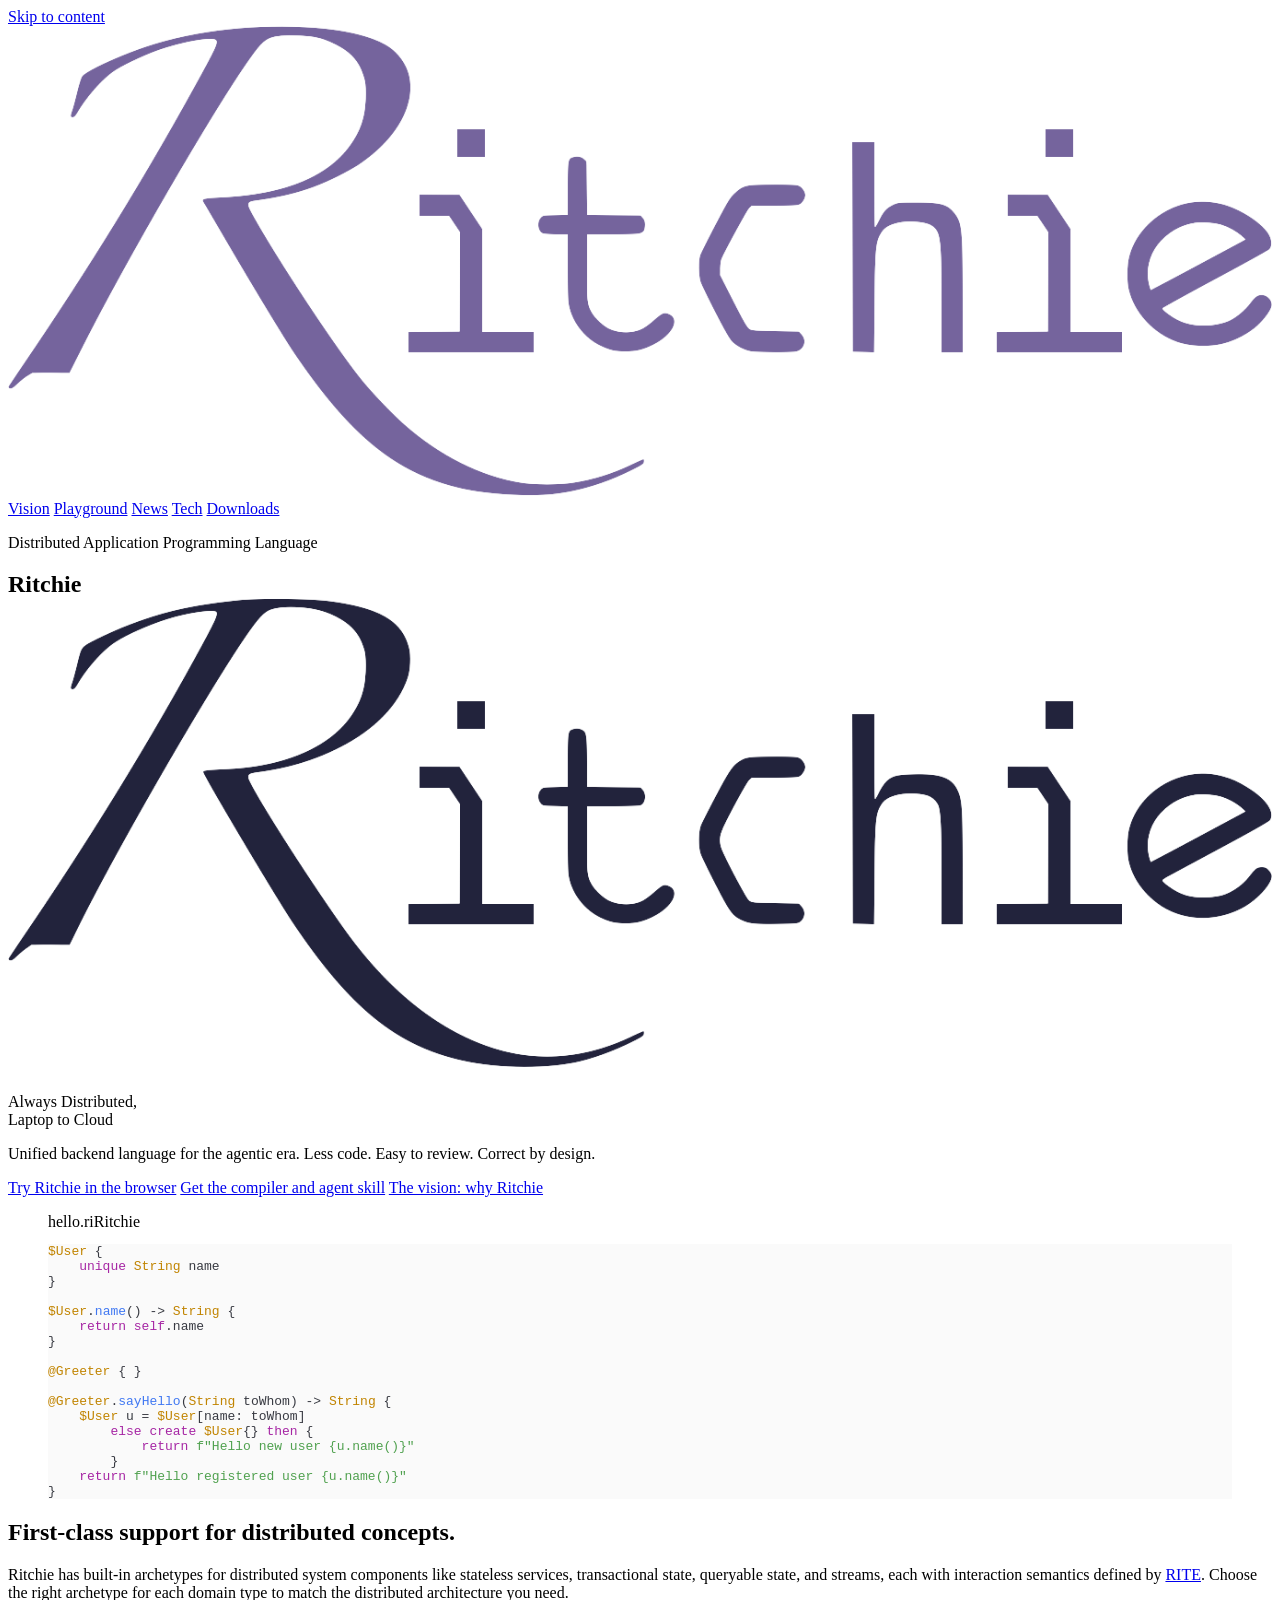
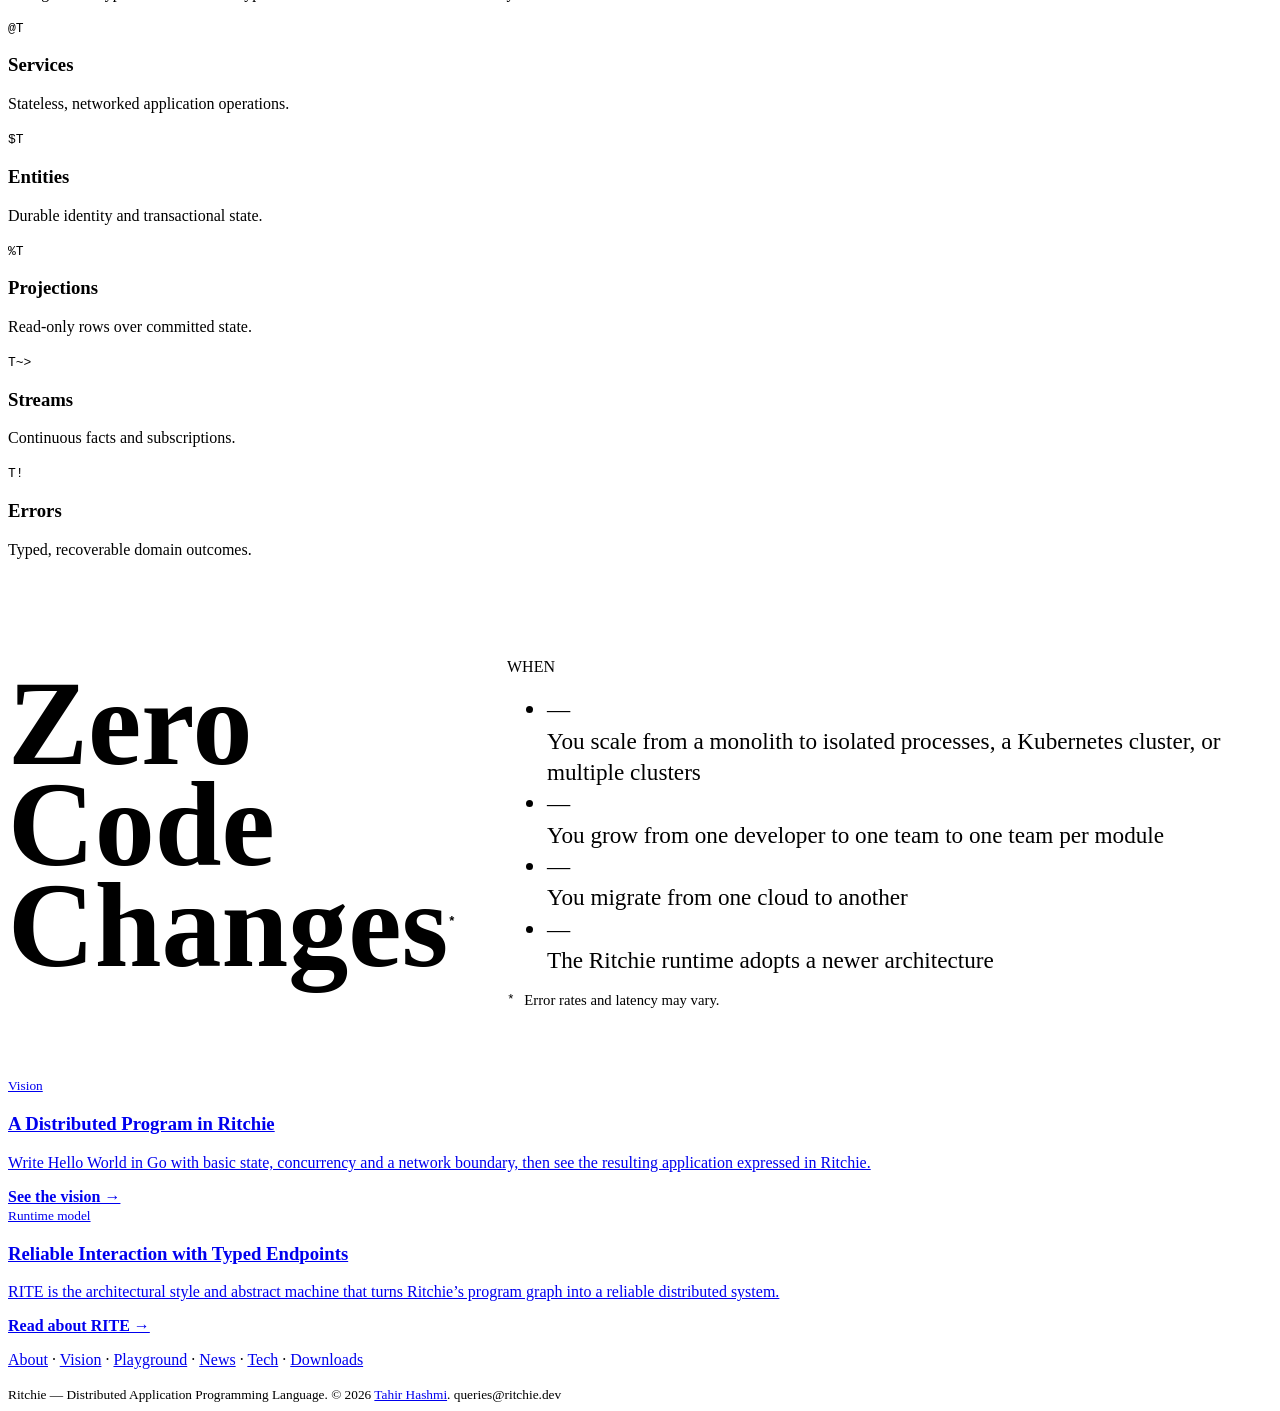
==== commit 10b606dd: "Hero section edits" ====
--- a/index.html
+++ b/index.html
@@ -61,7 +61,7 @@
   <link rel="preload" href="/fonts/barlow-condensed-v13-latin-regular.woff2" as="font" type="font/woff2" crossorigin>
   <link rel="preload" href="/fonts/barlow-semi-condensed-v16-latin-regular.woff2" as="font" type="font/woff2" crossorigin>
   <link rel="preload" href="/fonts/IosevkaTerm-Latin.woff2" as="font" type="font/woff2" crossorigin>
-  <link rel="stylesheet" href="https://ritchie.dev/assets/site.css?h=af503b521d6d1507eccd">
+  <link rel="stylesheet" href="https://ritchie.dev/assets/site.css?h=2d3e2379a5a172f5cf66">
 </head>
 <body>
   <a class="skip-link" href="#content">Skip to content</a>
@@ -86,8 +86,8 @@
 <div>
 <p class="eyebrow">Distributed Application Programming Language</p>
 <h1 class="hero-brand"><span class="visually-hidden">Ritchie</span><picture aria-hidden="true"><source media="(prefers-color-scheme: dark)" srcset="/assets/Ritchie.1.png" /><img src="/assets/Ritchie.2.png" alt="" style="width: 100%; aspect-ratio: 1373 / 509" /></picture></h1>
-<p class="hero-claim">The Program is<br />the Architecture</p>
-<p class="lede">Backend programming language for the agentic era. Less code. Easy to review. Easily correct.</p>
+<p class="hero-claim">Always Distributed,<br />Laptop to Cloud</p>
+<p class="lede">Unified backend language for the agentic era. Less code. Easy to review. Correct by design.</p>
 <div class="hero-actions">
 <a class="button" href="/playground/">Try Ritchie in the browser</a>
 <a class="button button-secondary" href="/downloads/">Get the compiler and agent skill</a>
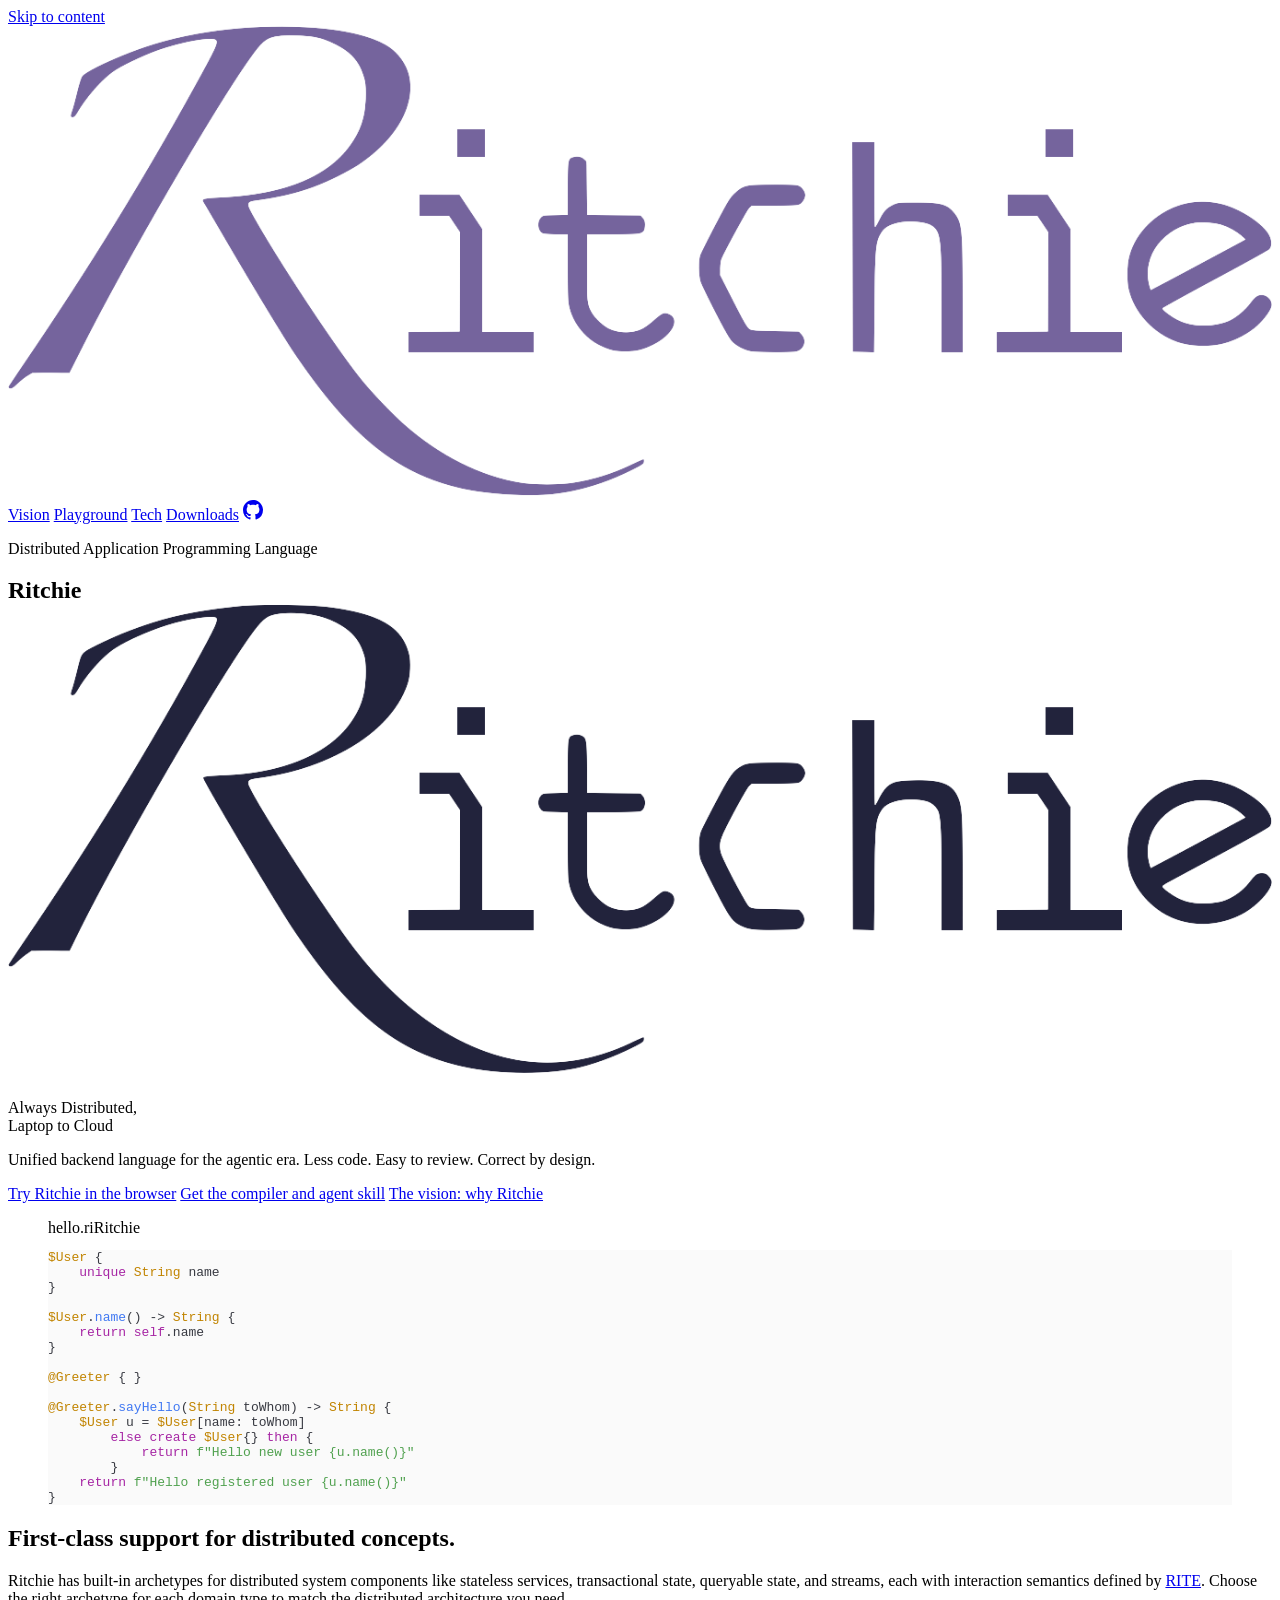
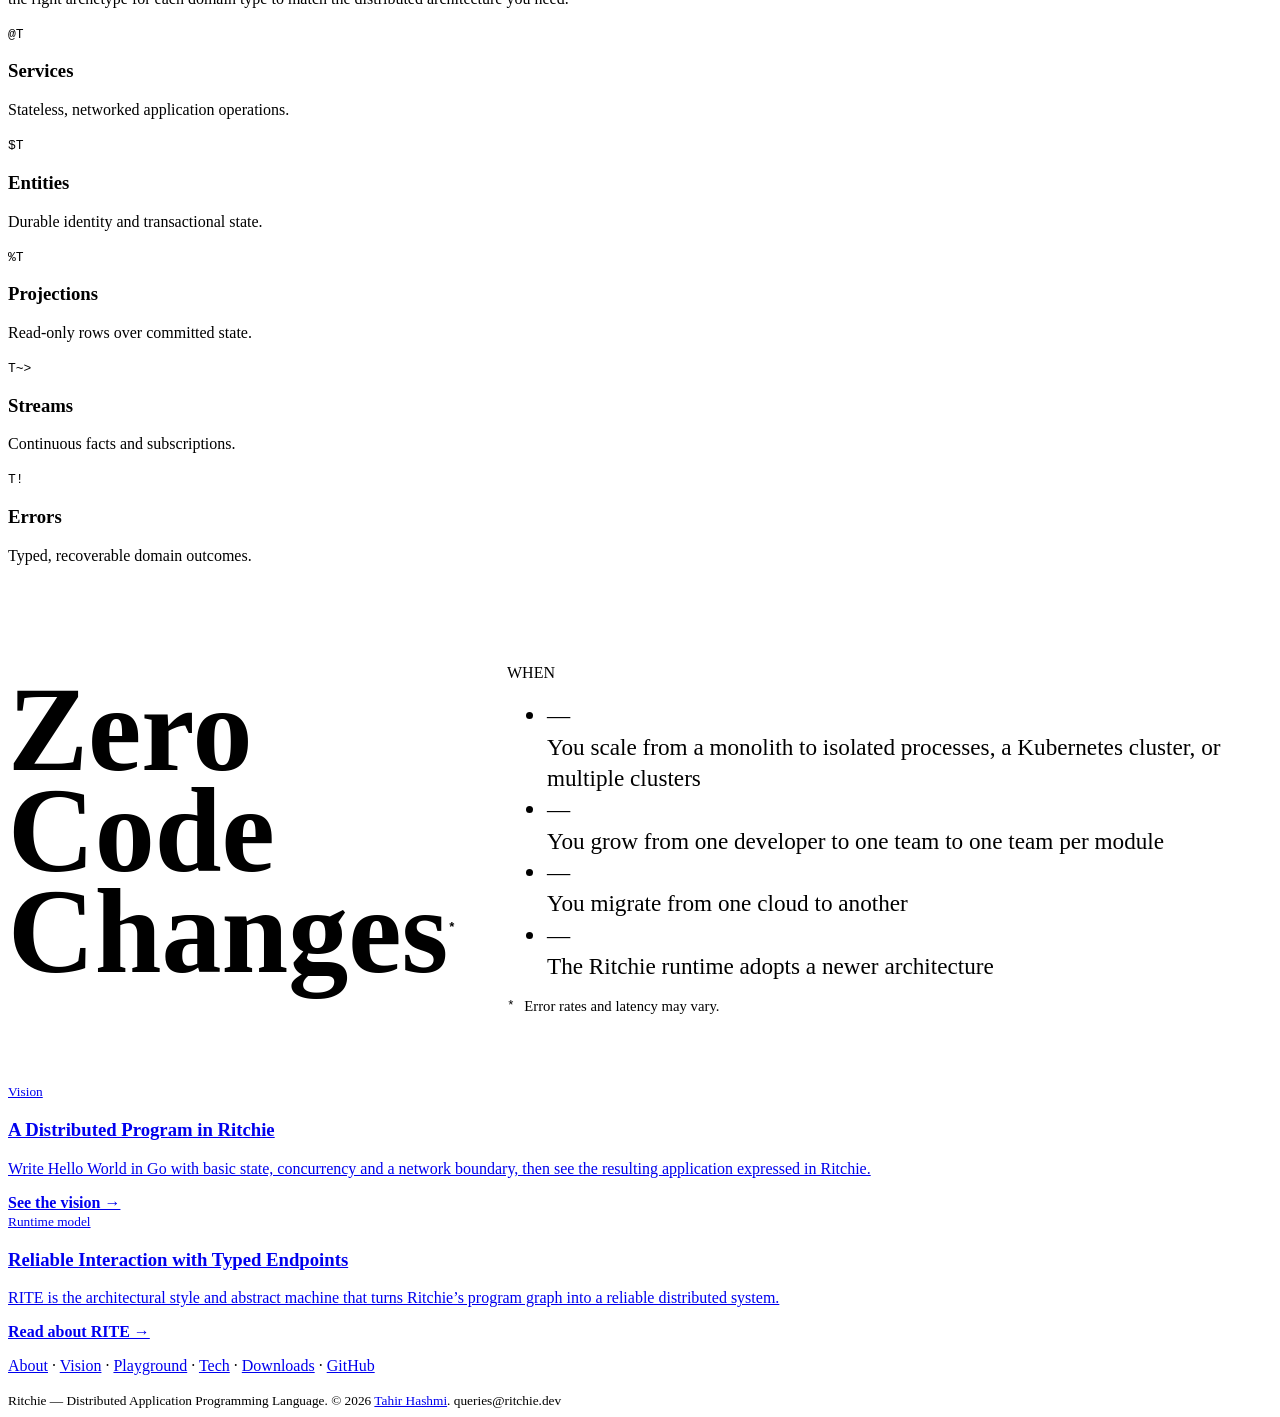
==== commit 18d3d174: "Integrate with ritchie github repo" ====
--- a/index.html
+++ b/index.html
@@ -61,7 +61,7 @@
   <link rel="preload" href="/fonts/barlow-condensed-v13-latin-regular.woff2" as="font" type="font/woff2" crossorigin>
   <link rel="preload" href="/fonts/barlow-semi-condensed-v16-latin-regular.woff2" as="font" type="font/woff2" crossorigin>
   <link rel="preload" href="/fonts/IosevkaTerm-Latin.woff2" as="font" type="font/woff2" crossorigin>
-  <link rel="stylesheet" href="https://ritchie.dev/assets/site.css?h=2d3e2379a5a172f5cf66">
+  <link rel="stylesheet" href="https://ritchie.dev/assets/site.css?h=387929f6d5a299577a69">
 </head>
 <body>
   <a class="skip-link" href="#content">Skip to content</a>
@@ -73,9 +73,11 @@
       <nav class="site-nav" aria-label="Main navigation">
         <a href="/preview/">Vision</a>
         <a href="/playground/">Playground</a>
-        <a href="/news/">News</a>
         <a href="/tech/">Tech</a>
         <a href="/downloads/">Downloads</a>
+        <a class="nav-icon" href="https://github.com/codemartial/ritchie" aria-label="Ritchie on GitHub" title="GitHub">
+          <svg viewBox="0 0 16 16" width="20" height="20" aria-hidden="true" focusable="false"><path fill="currentColor" d="M8 0c4.42 0 8 3.58 8 8a8.013 8.013 0 0 1-5.45 7.59c-.4.08-.55-.17-.55-.38 0-.27.01-1.13.01-2.2 0-.75-.25-1.23-.54-1.48 1.78-.2 3.65-.88 3.65-3.95 0-.88-.31-1.59-.82-2.15.08-.2.36-1.02-.08-2.12 0 0-.67-.22-2.2.82-.64-.18-1.32-.27-2-.27-.68 0-1.36.09-2 .27-1.53-1.03-2.2-.82-2.2-.82-.44 1.1-.16 1.92-.08 2.12-.51.56-.82 1.28-.82 2.15 0 3.06 1.86 3.75 3.64 3.95-.23.2-.44.55-.51 1.07-.46.21-1.61.55-2.33-.66-.15-.24-.6-.83-1.23-.82-.67.01-.27.38.01.53.34.19.73.9.82 1.13.16.45.68 1.31 2.69.94 0 .67.01 1.3.01 1.49 0 .21-.15.45-.55.38A7.995 7.995 0 0 1 0 8c0-4.42 3.58-8 8-8Z"/></svg>
+        </a>
       </nav>
     </div>
   </header>
@@ -197,7 +199,7 @@
 
   <footer class="site-footer">
     <div class="shell footer-inner">
-      <p><a href="/">About</a> · <a href="/preview/">Vision</a> · <a href="/playground/">Playground</a> · <a href="/news/">News</a> · <a href="/tech/">Tech</a> · <a href="/downloads/">Downloads</a></p>
+      <p><a href="/">About</a> · <a href="/preview/">Vision</a> · <a href="/playground/">Playground</a> · <a href="/tech/">Tech</a> · <a href="/downloads/">Downloads</a> · <a href="https://github.com/codemartial/ritchie">GitHub</a></p>
       <small>Ritchie — Distributed Application Programming Language. © 2026 <a href="https://tahirhashmi.com">Tahir Hashmi</a>. queries@ritchie.dev</small>
     </div>
   </footer>
